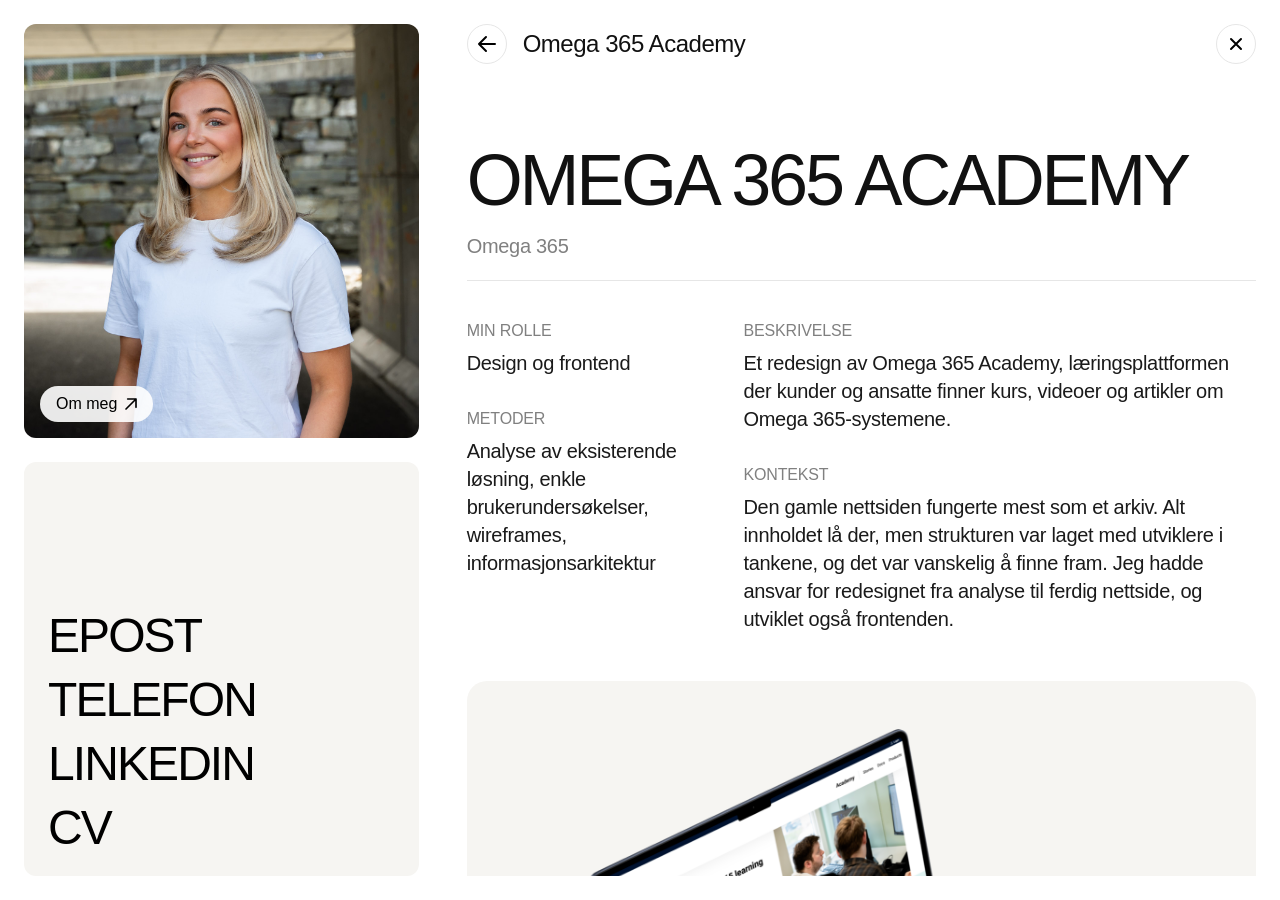
==== academy.html @ 9d8b0b3f "Pil i Om meg-merket Co-Authored-By: Claude Opus 5.5 <noreply@anthropic.com>" ====
<!DOCTYPE html>
<html lang="no">

<head>
  <meta charset="UTF-8" />
  <meta name="viewport" content="width=device-width, initial-scale=1.0" />
  <title>Omega 365 Academy — Synne Økland</title>
  <link rel="preconnect" href="https://fonts.googleapis.com" />
  <link rel="preconnect" href="https://fonts.gstatic.com" crossorigin />
  <link
    href="https://fonts.googleapis.com/css2?family=Inter:wght@400;500;600&family=Manrope:wght@400;500;600&display=swap"
    rel="stylesheet" />
  <link rel="stylesheet" href="css/styles.css?v=8" />
</head>

<body>
  <div class="page-shell page-shell--case">

    <!-- Venstre kolonne: bilde øverst, kontaktlenker under (samme som forsida) -->
    <aside class="page-sidebar">
      <div class="card-home card-home--image">
        <img class="card-home__photo" src="assets/images/portrait.jpg" alt="Portrett av Synne Økland" />
      </div>
      <div class="card-home card-home--links">
        <div class="card-home__links">
          <a class="contact-link" href="mailto:synne.okland@gmail.com">
            <span class="contact-link__text">Epost</span>
            <span class="contact-link__icon"><img src="assets/icons/arrow-up-right.svg" alt="" /></span>
          </a>
          <a class="contact-link" href="tel:+4790672564">
            <span class="contact-link__text">Telefon</span>
            <span class="contact-link__icon"><img src="assets/icons/arrow-up-right.svg" alt="" /></span>
          </a>
          <a class="contact-link" href="https://www.linkedin.com/in/synne-%C3%B8kland-1a6081264/" target="_blank" rel="noopener">
            <span class="contact-link__text">Linkedin</span>
            <span class="contact-link__icon"><img src="assets/icons/arrow-up-right.svg" alt="" /></span>
          </a>
          <a class="contact-link" href="assets/cv.pdf" target="_blank" rel="noopener">
            <span class="contact-link__text">cv</span>
            <span class="contact-link__icon"><img src="assets/icons/arrow-up-right.svg" alt="" /></span>
          </a>
        </div>
      </div>
    </aside>

    <!-- Prosjektinnhold (Figma: Portfolio-v2, node 121:654) -->
    <main class="page-content page-content--project">
      <nav class="page-nav">
        <div class="page-nav__left">
          <a class="icon-button icon-button--outline" href="index.html" aria-label="Tilbake til prosjektene">
            <img src="assets/icons/arrow-left.svg" alt="" />
          </a>
          <p class="page-nav__title page-nav__title--project">Omega 365 Academy</p>
        </div>
        <a class="page-nav__close" href="index.html" aria-label="Lukk">
          <span class="icon-button icon-button--outline">
            <img src="assets/icons/cross.svg" alt="" />
          </span>
        </a>
      </nav>

      <article class="case">
        <header class="case__intro">
          <h1 class="case__title">Omega 365 Academy</h1>
          <p class="case__client">Omega 365</p>
        </header>

        <section class="case__overview">
          <dl class="case__facts">
            <div class="case__group">
              <dt class="case__label">Min rolle</dt>
              <dd class="case__text">Design og frontend</dd>
            </div>
            <div class="case__group">
              <dt class="case__label">Metoder</dt>
              <dd class="case__text">Analyse av eksisterende løsning, enkle brukerundersøkelser, wireframes, informasjonsarkitektur</dd>
            </div>
          </dl>

          <div class="case__summary">
            <div class="case__group">
              <p class="case__label">Beskrivelse</p>
              <p class="case__text">Et redesign av Omega 365 Academy, læringsplattformen der kunder og ansatte finner kurs, videoer og artikler om Omega 365-systemene.</p>
            </div>
            <div class="case__group">
              <p class="case__label">Kontekst</p>
              <p class="case__text">Den gamle nettsiden fungerte mest som et arkiv. Alt innholdet lå der, men strukturen var laget med utviklere i tankene, og det var vanskelig å finne fram. Jeg hadde ansvar for redesignet fra analyse til ferdig nettside, og utviklet også frontenden.</p>
            </div>
          </div>
        </section>

        <figure class="case__media case__media--hero case__media--mockup">
          <img src="assets/images/academy-hero.png" alt="Den nye forsiden til Omega 365 Academy på en laptop" />
        </figure>

        <section class="case__section">
          <h2 class="case__heading">Utfordringen</h2>
          <p class="case__text">Hvordan kan en samling kurs, videoer og artikler bli en læringsplattform som er lett å finne fram i?</p>
        </section>

        <section class="case__section">
          <h2 class="case__heading">Rammer</h2>
          <p class="case__text">Academy er en offentlig side og en del av hvordan Omega 365 presenterer seg utad. Designet måtte derfor følge Omegas designsystem og merkevare, med farger, typografi og komponenter som allerede var etablert. Innenfor de rammene prøvde jeg å gjøre siden litt mer leken og innbydende, blant annet med illustrasjoner, siden den handler om læring. Samtidig måtte den fortsatt fremstå som profesjonell, så balansen mellom det lekne og det seriøse var en del av jobben.</p>
        </section>

        <section class="case__section">
          <h2 class="case__heading">Problemet</h2>
          <p class="case__text">Alt innholdet fantes, men det lå samlet uten en tydelig struktur, og siden manglet det visuelle som gjør at man får lyst til å lære. Kurs, videoer og artikler måtte få hver sin plass, og samtidig henge sammen som én plattform.</p>
          <figure class="case__figure">
            <div class="case__media case__media--video">
              <video src="assets/videos/academy-before.mp4" autoplay muted loop playsinline controls preload="metadata"></video>
            </div>
            <figcaption class="case__caption">Den gamle nettsiden.</figcaption>
          </figure>
        </section>

        <section class="case__section">
          <h2 class="case__heading">Prosess</h2>

          <div class="case__sub">
            <h3 class="case__subheading">Forstå før jeg tegnet</h3>
            <p class="case__text">Jeg startet med å gå gjennom den eksisterende siden og gjøre enkle brukerundersøkelser for å forstå hva folk lette etter, og hvor de ga opp. Ut fra det laget jeg wireframes med ulike løsninger for navigasjon og struktur, slik at retningen kunne vurderes tidlig før noe ble designet ferdig.</p>
          </div>

          <div class="case__sub">
            <h3 class="case__subheading">Ny informasjonsarkitektur</h3>
            <p class="case__text">Jeg organiserte innholdet på nytt etter type og formål, slik at kurs, artikler og videoer fikk hver sin tydelige inngang. Grensesnittet ble designet med komponentene fra Omegas designsystem, slik at plattformen føltes som en del av resten av selskapet.</p>
          </div>

          <div class="case__sub">
            <h3 class="case__subheading">Fra design til kode</h3>
            <p class="case__text">Til slutt bygget jeg frontenden selv, og bidro med enkle oppgaver i backend. Det ga meg en god forståelse av hvordan designvalg faktisk blir til kode, og hva som gjør et design enkelt eller vanskelig å bygge.</p>
          </div>
        </section>

        <section class="case__section">
          <h2 class="case__heading">Resultat</h2>
          <p class="case__text">Den nye siden har en tydeligere struktur og et mer moderne uttrykk. Brukerne vi snakket med etterpå fant raskere fram til relevant innhold, og opplevde navigasjonen som mer sammenhengende.</p>
          <figure class="case__figure">
            <div class="case__media case__media--video">
              <video src="assets/videos/academy-after.mp4" autoplay muted loop playsinline controls preload="metadata"></video>
            </div>
            <figcaption class="case__caption">Den nye nettsiden.</figcaption>
          </figure>
        </section>

        <section class="case__section">
          <h2 class="case__heading">Hva jeg tar med meg</h2>
          <p class="case__text">Jeg hadde ansvar for hele redesignet, fra analyse til ferdig kode. Jeg lærte hvor mye informasjonsarkitektur betyr for hvordan en side oppleves, og det å bygge løsningen selv ga meg en bedre forståelse av hva designvalgene mine betyr for den som skal utvikle dem.</p>
        </section>
      </article>
    </main>
  </div>
  <script src="js/about.js?v=6"></script>
</body>

</html>
---- css/styles.css ----
/* ===========================================================
   Design tokens (from Figma variables)
   =========================================================== */
:root {
  /* Colors */
  --color-primary: #dffd95;
  --color-secondary: #ffbfe0;
  --color-highlight: #ffffff;
  --color-heading: #0c0908;
  --color-body: #777777;
  --color-surface: #f6f5f2;
  --color-background: #fdfcfb;
  --color-grey-500: #777777;
  --color-white: #ffffff;
  --color-black: #000000;

  /* Spacing */
  --space-4: 4px;
  --space-16: 16px;
  --space-24: 24px;
  --space-48: 48px;
  --space-64: 64px;

  /* Radius */
  --radius-large: 12px;
  --radius-medium: 16px;
  --radius-pill: 21px;

  /* Typography */
  --font-family: 'Inter', -apple-system, BlinkMacSystemFont, sans-serif;

  --heading-h1-size: 48px;
  --heading-h1-weight: 500;
  --heading-h1-line-height: 100%;

  --body-size: 16px;
  --body-weight: 400;
  --body-line-height: 24px;

  --overline-large-size: 20px;
  --overline-large-weight: 500;
  --overline-large-line-height: 100%;

  --shadow-icon-button: 0px 3px 5px 0px rgba(0, 0, 0, 0.25);
}

/* ===========================================================
   Reset
   =========================================================== */
*,
*::before,
*::after {
  box-sizing: border-box;
}

html,
body {
  margin: 0;
  padding: 0;
}

body {
  background: var(--color-white);
  font-family: var(--font-family);
  color: var(--color-heading);
  -webkit-font-smoothing: antialiased;
}

img {
  display: block;
  max-width: 100%;
}

a {
  color: inherit;
  text-decoration: none;
}

p {
  margin: 0;
}

/* ===========================================================
   Layout — home-cards grid
   =========================================================== */
.home {
  width: 100%;
  height: 100vh;
  background: var(--color-white);
  display: flex;
}

.home-cards {
  display: grid;
  grid-template-columns: repeat(3, minmax(280px, 1fr));
  grid-template-rows: repeat(2, 1fr);
  gap: var(--space-24);
  padding: var(--space-24);
  width: 100%;
  height: 100%;
}

.home-cards .card-home {
  height: 100%;
}

/* ===========================================================
   Card base
   =========================================================== */
.card-home {
  position: relative;
  display: flex;
  flex-direction: column;
  justify-content: space-between;
  border-radius: var(--radius-large);
  padding: var(--space-24);
  overflow: hidden;
  background: var(--color-surface);
}

.card-home--image {
  justify-content: flex-end;
  padding: var(--space-24);
}

.card-home--links {
  justify-content: flex-end;
}

.card-home__photo {
  position: absolute;
  inset: 0;
  width: 150.04%;
  height: 100%;
  max-width: none;
  left: -32.07%;
  top: 0;
  object-fit: cover;
  pointer-events: none;
}

/* ===========================================================
   Nav-card spotlight interaction (from Figma "State=hover" variants)
   Hovering one nav-card dims the other three; the hovered card
   optionally tints to its accent color; the icon-button loses
   its border on the hovered card.
   =========================================================== */
.card-home--nav {
  cursor: pointer;
  transition: background-color 0.25s ease, opacity 0.25s ease;
}

.home-cards:has(.card-home--nav:hover) .card-home--nav:not(:hover) {
  background: var(--color-background);
  opacity: 0.4;
}

.card-home--nav[data-accent="primary"]:hover {
  background: var(--color-primary);
}

.card-home--nav[data-accent="secondary"]:hover {
  background: var(--color-secondary);
}

.card-home--nav:hover .icon-button {
  border-color: transparent;
}

/* Prosjektene mine: default shows a star, hover swaps it for the arrow icon-button */
.card-home--star-swap .icon-button {
  display: none;
}

.card-home--star-swap:hover .card-home__star {
  display: none;
}

.card-home--star-swap:hover .icon-button {
  display: flex;
}

.card-home__top {
  display: flex;
  align-items: center;
  justify-content: flex-end;
  width: 100%;
}

.card-home__bottom {
  display: flex;
  flex-direction: column;
  gap: var(--space-16);
  width: 100%;
}

.card-home__eyebrow {
  font-weight: var(--overline-large-weight);
  font-size: var(--overline-large-size);
  line-height: var(--overline-large-line-height);
  color: var(--color-grey-500);
  text-transform: uppercase;
  margin: 0;
}

.card-home__title {
  font-weight: var(--heading-h1-weight);
  font-size: var(--heading-h1-size);
  line-height: var(--heading-h1-line-height);
  color: var(--color-heading);
  text-transform: uppercase;
  margin: 0;
  max-width: 350px;
}

.card-home__text {
  font-weight: var(--body-weight);
  font-size: var(--body-size);
  line-height: var(--body-line-height);
  color: var(--color-body);
  margin: 0;
}

/* Icon button (top-right circular button) */
.icon-button {
  display: flex;
  align-items: center;
  justify-content: center;
  width: 41px;
  height: 41px;
  padding: var(--space-4);
  border-radius: var(--radius-pill);
  border: 0.2px solid var(--color-grey-500);
  background: var(--color-surface);
  box-shadow: var(--shadow-icon-button);
  flex-shrink: 0;
}

.icon-button img {
  width: 24px;
  height: 24px;
}

.card-home__star {
  width: 41px;
  height: 41px;
  flex-shrink: 0;
  filter: drop-shadow(0px 3px 5px rgba(0, 0, 0, 0.25));
}

/* Contact links list card */
.card-home__links {
  display: flex;
  flex-direction: column;
  gap: var(--space-16);
  width: 100%;
}

.contact-link {
  display: inline-flex;
  align-items: center;
  gap: 0;
  transition: gap 0.2s ease;
}

.contact-link__text {
  font-weight: var(--heading-h1-weight);
  font-size: var(--heading-h1-size);
  line-height: var(--heading-h1-line-height);
  color: var(--color-black);
  text-transform: uppercase;
  white-space: nowrap;
}

.contact-link__icon {
  display: flex;
  align-items: center;
  justify-content: center;
  width: 0;
  height: 41px;
  padding: 0;
  border-radius: var(--radius-pill);
  background: var(--color-background);
  box-shadow: var(--shadow-icon-button);
  overflow: hidden;
  opacity: 0;
  flex-shrink: 0;
  transition: width 0.2s ease, opacity 0.2s ease;
}

.contact-link__icon img {
  width: 24px;
  height: 24px;
  flex-shrink: 0;
}

.contact-link:hover,
.contact-link:focus-visible {
  gap: 8px;
}

.contact-link:hover .contact-link__icon,
.contact-link:focus-visible .contact-link__icon {
  width: 41px;
  opacity: 1;
}

/* ===========================================================
   Projects page (sidebar + scrollable project list)
   Uses the EXACT same 3-column/2-row grid math as .home-cards so
   the portrait/links cards never change size when navigating here.
   =========================================================== */
.page-shell {
  display: grid;
  grid-template-columns: repeat(3, minmax(280px, 1fr));
  grid-template-rows: repeat(2, 1fr);
  gap: var(--space-24);
  padding: var(--space-24);
  height: 100vh;
  background: var(--color-background);
}

.page-sidebar {
  grid-column: 1;
  grid-row: 1 / span 2;
  display: flex;
  flex-direction: column;
  gap: var(--space-24);
  min-height: 0;
}

.page-sidebar .card-home {
  flex: 1 1 0;
  min-height: 0;
}

.page-content {
  grid-column: 2 / span 2;
  grid-row: 1 / span 2;
  min-width: 0;
  min-height: 0;
  height: 100%;
  overflow-y: auto;
  display: flex;
  flex-direction: column;
  gap: var(--space-64);
  /* .page-shell already contributes 24px of grid gap here; this adds
     the remaining 24px so the sidebar-to-content space totals 48px,
     without touching the shared grid gap that keeps column widths
     identical to .home-cards. */
  padding-left: var(--space-24);
}

.page-nav {
  position: sticky;
  top: 0;
  z-index: 2;
  min-height: 41px;
  display: flex;
  align-items: center;
  justify-content: space-between;
  background: var(--color-background);
}

/* Forsida: 32px fra overskrift til første prosjekt (ikke 64px som mellom prosjektene).
   16px padding gir en ren kant når innhold scroller under den sticky toppen. */
.page-content:not(.page-content--project) .page-nav {
  box-sizing: content-box;
  padding-bottom: var(--space-16);
  margin-bottom: calc(var(--space-32, 32px) - var(--space-64) - var(--space-16));
}

.page-nav__left {
  display: flex;
  align-items: center;
  gap: var(--space-16);
}

.page-nav__title {
  font-family: var(--font-family);
  font-weight: 600;
  font-size: 24px;
  color: var(--color-black);
  margin: 0;
}

/* Icon-button variant used on the fdfcfb page background (no drop shadow, per design feedback) */
.icon-button--ghost {
  background: var(--color-background);
  box-shadow: none;
  text-decoration: none;
}

.page-nav__close {
  display: flex;
  align-items: center;
  justify-content: center;
  width: 61px;
  height: 61px;
}

.project-card {
  display: flex;
  flex-direction: column;
  gap: var(--space-16);
  width: 100%;
  cursor: pointer;
}

/* Reference box is the Figma frame: 889 x 488 */
.project-card__media {
  position: relative;
  background: var(--color-surface);
  border-radius: var(--radius-large);
  overflow: hidden;
  aspect-ratio: 889 / 488;
}

.project-card__frame {
  position: absolute;
  overflow: hidden;
}

.project-card__frame img {
  display: block;
  width: 100%;
  height: 100%;
  object-fit: cover;
}

/* MyCrib: three phone screens side by side, cropped at the bottom like the other cards */
.project-card__phones {
  position: absolute;
  left: 22%;
  top: 8%;
  display: flex;
  gap: 3%;
  width: 100%;
}

.project-card__phones img {
  width: 25%;
  height: auto;
  border-radius: 24px;
  box-shadow: 0 4px 24px rgba(0, 0, 0, 0.08);
}

/* Single mockup image centred in the card (MyEachtraX) */
.project-card__mockup {
  position: absolute;
  inset: 6% 0 6% 0;
  display: flex;
  justify-content: center;
}

.project-card__mockup img {
  height: 100%;
  width: auto;
}

/* Exact left/top/width/height % = Figma px offsets ÷ 889 (w) or 488 (h) */
.project-card__frame--everviz {
  left: 15%;
  top: 11.48%;
  width: 85.94%;
  height: 89.55%;
  border-top-left-radius: var(--radius-large);
  border-bottom-right-radius: var(--radius-large);
}

.project-card__frame--academy {
  left: 13.42%;
  top: 15.16%;
  width: 86.61%;
  height: 90.37%;
  border-top-left-radius: var(--radius-large);
  border-bottom-right-radius: var(--radius-large);
}

.project-card__frame--myeachtrax {
  left: 11.81%;
  top: 8.4%;
  width: 87.96%;
  height: 91.6%;
  border-top-left-radius: var(--radius-large);
  border-bottom-right-radius: var(--radius-large);
}

.project-card__frame--changewatcher-1 {
  left: 15%;
  top: 11.07%;
  width: 62.32%;
  height: 108.4%;
  border-top-left-radius: var(--radius-medium);
  border-top-right-radius: var(--radius-medium);
}

/* Change Watcher's two images use Figma's exact (non-centered) crop
   offsets instead of object-fit:cover, so no unintended edge of the
   source screenshot (e.g. the pink UI chrome) bleeds into view. */
.project-card__frame--changewatcher-1 img {
  position: absolute;
  left: -57.49%;
  top: -1.32%;
  width: 158.84%;
  height: 101.32%;
  max-width: none;
  object-fit: unset;
}

.project-card__frame--changewatcher-2 img {
  position: absolute;
  left: -1.71%;
  top: -1.31%;
  width: 103.4%;
  height: 118.12%;
  max-width: none;
  object-fit: unset;
}

.project-card__frame--changewatcher-2 {
  left: 81.03%;
  top: 11.07%;
  width: 49.83%;
  height: 109.84%;
  border-top-left-radius: var(--radius-medium);
  border-top-right-radius: var(--radius-medium);
}

/* Arrow button only appears when the whole project-card is hovered/focused */
.project-card .icon-button {
  opacity: 0;
  transition: opacity 0.2s ease;
}

.project-card:hover .icon-button,
.project-card:focus-within .icon-button {
  opacity: 1;
}

.project-card__header {
  display: flex;
  align-items: flex-end;
  gap: 8px;
}

.project-card__title {
  font-family: var(--font-family);
  font-weight: 600;
  font-size: 32px;
  color: var(--color-black);
  text-transform: uppercase;
  margin: 0;
}

.project-card__text {
  font-weight: var(--body-weight);
  font-size: var(--body-size);
  line-height: var(--body-line-height);
  color: var(--color-body);
  max-width: 591px;
  margin: 0;
}

.project-card__link {
  color: var(--color-body);
  text-decoration: underline;
}

/* ===========================================================
   Case study page (everviz.html)
   Typography, colours and spacing modelled on the reference case
   study layout: tight Helvetica display type, grey labels, large
   section rhythm (144px), rounded light-grey media frames.
   4pt system: every size, line-height and spacing is a multiple of 4.
   =========================================================== */
:root {
  --case-font: 'Helvetica Neue', Helvetica, Arial, sans-serif;
  --case-ink: #111111;
  --case-text: #1a1a1a;
  --case-muted: #808080;
  --case-line: #e6e6e6;
  --case-media-bg: #f6f5f2;
  --case-radius: 20px;

  --case-title-size: 72px;
  --case-h2-size: 40px;
  --case-h3-size: 24px;
  --case-body-size: 20px;
  --case-label-size: 16px;
  --case-caption-size: 16px;

  /* line-heights (4pt) */
  --case-body-lh: 28px;
  --case-label-lh: 20px;
  --case-caption-lh: 24px;

  --case-section-gap: 144px;
  --case-sub-gap: 48px;
}

.page-shell--case {
  background: var(--color-white);
}

.page-content--project {
  gap: 0;
}

/* Nav: flat white circles with a thin grey border, dark icons */
.page-content--project .page-nav {
  min-height: 40px;
  box-sizing: content-box;
  padding-bottom: var(--space-16);
  background: var(--color-white);
}

.page-content--project .page-nav__close {
  width: 40px;
  height: 40px;
}

.icon-button--outline {
  width: 40px;
  height: 40px;
  background: var(--color-white);
  border: 1px solid var(--case-line);
  box-shadow: none;
}

.icon-button--outline img {
  filter: brightness(0);
}

.page-nav__title--project {
  font-family: var(--case-font);
  font-weight: 500;
  font-size: 24px;
  letter-spacing: -0.02em;
  color: var(--case-ink);
}

/* ---------- Article ---------- */
.case {
  width: 100%;
  padding: 64px 0 var(--case-section-gap);
  font-family: var(--case-font);
  color: var(--case-text);
}

.case :where(p, h1, h2, h3, dl, dd, ul, figure) {
  margin: 0;
}

.case__intro {
  padding-bottom: 20px;
  border-bottom: 1px solid var(--case-line);
}

.case__title {
  font-weight: 500;
  font-size: var(--case-title-size);
  line-height: var(--case-title-size);
  letter-spacing: -0.045em;
  color: var(--case-ink);
  text-transform: uppercase;
}

.case__client {
  margin-top: 16px;
  font-size: 20px;
  line-height: 28px;
  letter-spacing: -0.015em;
  color: var(--case-muted);
}

/* Overview: facts column (30%) + description/context column */
.case__overview {
  display: grid;
  grid-template-columns: 30% minmax(0, 1fr);
  column-gap: 40px;
  align-items: start;
  margin-top: 40px;
}

.case__facts,
.case__summary {
  display: flex;
  flex-direction: column;
  gap: 32px;
}

.case__label {
  margin-bottom: 8px;
  font-size: var(--case-label-size);
  line-height: var(--case-label-lh);
  letter-spacing: -0.01em;
  color: var(--case-muted);
  text-transform: uppercase;
}

.case__text {
  font-size: var(--case-body-size);
  line-height: var(--case-body-lh);
  letter-spacing: -0.015em;
  color: var(--case-text);
}

.case__line {
  display: block;
  line-height: 32px;
}

/* ---------- Media ---------- */
.case__media {
  position: relative;
  overflow: hidden;
  background: var(--case-media-bg);
  border-radius: var(--case-radius);
}

.case__media--hero {
  margin-top: 48px;
  padding: 36px 72px;
}

.case__media--hero img {
  width: 100%;
  height: auto;
  border-radius: 8px;
  box-shadow: 0 4px 24px rgba(0, 0, 0, 0.06);
}

.case__figure {
  margin-top: 24px;
}

.case__media-row {
  display: grid;
  grid-template-columns: repeat(2, minmax(0, 1fr));
  gap: 20px;
}

.case__media-row--3 {
  grid-template-columns: repeat(3, minmax(0, 1fr));
}

.case__media--contain,
.case__media--placeholder {
  display: flex;
  align-items: center;
  justify-content: center;
  height: 360px;
  padding: 36px;
}

.case__media--contain img {
  max-width: 100%;
  max-height: 100%;
  width: auto;
  height: auto;
  border-radius: 8px;
}

.case__media--tall {
  height: 480px;
}

/* Status pill next to the client line (e.g. «Pågår») */
.case__status {
  display: inline-block;
  margin-left: 12px;
  padding: 4px 12px;
  border-radius: 20px;
  background: var(--case-media-bg);
  font-size: 14px;
  line-height: 20px;
  color: var(--case-text);
  vertical-align: 2px;
}

/* Hero with phone screenshots side by side */
.case__media--phones {
  margin-top: 48px;
  display: flex;
  justify-content: center;
  gap: 32px;
  padding: 48px 32px;
}

.case__media--phones img {
  width: calc((100% - 64px) / 3);
  max-width: 240px;
  height: auto;
  border-radius: 24px;
  box-shadow: 0 4px 24px rgba(0, 0, 0, 0.08);
}

/* Figma sheets (design system, proposal sections): image at natural ratio inside a grey frame */
.case__media--sheet {
  display: flex;
  align-items: flex-start;
  justify-content: center;
  padding: 32px;
}

.case__media--sheet img {
  width: 100%;
  height: auto;
  border-radius: 8px;
  box-shadow: 0 4px 24px rgba(0, 0, 0, 0.06);
}

.case__media--sheet-wide {
  padding: 40px 48px;
}

.case__figure + .case__figure {
  margin-top: 32px;
}

/* Hero with a transparent device mockup: no shadow box, capped height */
.case__media--mockup {
  display: flex;
  justify-content: center;
  padding: 48px;
}

.case__media--mockup img {
  width: auto;
  max-width: 100%;
  height: 560px;
  object-fit: contain;
  border-radius: 0;
  box-shadow: none;
}

.case__media--phones-4 {
  gap: 24px;
}

.case__media--phones-4 img {
  width: calc((100% - 72px) / 4);
  border-radius: 20px;
}

.case__media-row .case__media--sheet {
  padding: 16px;
}

.case__media--video {
  padding: 32px;
}

.case__media--video video {
  display: block;
  width: 100%;
  border-radius: 8px;
  box-shadow: 0 4px 24px rgba(0, 0, 0, 0.06);
}

/* Merknad om noe som ikke er ferdig */
.case__note {
  padding: 16px 20px;
  border-radius: 12px;
  background: var(--case-media-bg);
  font-size: var(--case-body-size);
  line-height: var(--case-body-lh);
  letter-spacing: -0.015em;
  color: var(--case-text);
}

.case__media-row--compare {
  align-items: stretch;
}

.case__media-row--compare .case__media--sheet {
  align-items: center;
}

.case__compare-item {
  display: flex;
  flex-direction: column;
  min-width: 0;
}

.case__compare-item .case__media {
  flex: 1;
}

.case__compare-item .case__caption {
  margin: 12px 0 0;
  min-height: 72px;
}

/* Telefonbilder: to store side om side, eller én i en kontekstrad */
.case__media--phones-2 {
  gap: 40px;
  padding: 48px;
}

.case__media--phones-2 img {
  width: calc((100% - 40px) / 2);
  max-width: 320px;
}

.case__media-row--context {
  grid-template-columns: minmax(0, 1fr) minmax(0, 1fr);
}

.case__media--phones-1 {
  margin-top: 0;
  align-items: center;
  padding: 32px;
}

.case__media--phones-1 img {
  width: 100%;
  max-width: 300px;
}

/* Tidspunkt over underoverskriftene i prosessen */
.case__phase {
  margin: 0 0 4px;
  font-size: var(--case-label-size);
  line-height: var(--case-label-lh);
  color: var(--case-muted);
  text-transform: uppercase;
}

.case__heading + .case__intro-text {
  margin-bottom: 40px;
}

/* Innsiktskort */
.case__insights {
  display: grid;
  grid-template-columns: repeat(3, minmax(0, 1fr));
  align-items: stretch;
  gap: 16px;
}

.case__insight {
  padding: 24px;
  border-radius: var(--case-radius);
  background: var(--case-media-bg);
}

.case__insight p {
  margin: 0;
}

.case__insight-stat {
  font-weight: 500;
  font-size: 32px;
  line-height: 36px;
  letter-spacing: -0.03em;
  color: var(--case-ink);
}

.case__insight-title {
  margin-top: 12px !important;
  font-weight: 500;
  font-size: 18px;
  line-height: 24px;
  letter-spacing: -0.015em;
  color: var(--case-ink);
}

.case__insight-text {
  margin-top: 8px !important;
  font-size: 16px;
  line-height: 24px;
  color: var(--case-muted);
}

/* Fra innsikt til designvalg */
.case__map {
  margin: 0;
  border-top: 1px solid var(--case-line);
}

.case__map-row {
  display: grid;
  grid-template-columns: minmax(0, 2fr) minmax(0, 3fr);
  gap: 32px;
  padding: 20px 0;
  border-bottom: 1px solid var(--case-line);
}

.case__map dt {
  font-weight: 500;
  font-size: var(--case-body-size);
  line-height: var(--case-body-lh);
  letter-spacing: -0.015em;
  color: var(--case-ink);
}

.case__map dd {
  margin: 0;
  font-size: var(--case-body-size);
  line-height: var(--case-body-lh);
  letter-spacing: -0.015em;
  color: var(--case-text);
}

@media (max-width: 1100px) {
  .case__insights {
    grid-template-columns: repeat(2, minmax(0, 1fr));
  }

  .case__map-row {
    grid-template-columns: minmax(0, 1fr);
    gap: 4px;
  }
}

@media (max-width: 640px) {
  .case__insights {
    grid-template-columns: minmax(0, 1fr);
  }
}

/* Single full-width frame */
.case__media--wide {
  height: 480px;
}

.case__media--placeholder span {
  font-size: var(--case-caption-size);
  line-height: var(--case-caption-lh);
  color: #b3b3b3;
  text-align: center;
}

.case__caption {
  margin-top: 12px;
  font-size: var(--case-caption-size);
  line-height: var(--case-caption-lh);
  color: var(--case-muted);
}

/* ---------- Sections ---------- */
.case__section {
  margin-top: var(--case-section-gap);
}

.case__heading {
  margin-bottom: 16px;
  font-weight: 500;
  font-size: var(--case-h2-size);
  line-height: var(--case-h2-size);
  letter-spacing: -0.04em;
  color: var(--case-ink);
  text-transform: uppercase;
}

/* A section with subsections gets more air under its heading */
.case__heading:has(+ .case__sub) {
  margin-bottom: 40px;
}

.case__sub + .case__sub {
  margin-top: var(--case-sub-gap);
}

/* Caption -> next subheading needs a bit more space than text -> subheading */
.case__sub:has(.case__figure) + .case__sub {
  margin-top: 64px;
}

.case__subheading {
  margin-bottom: 12px;
  font-weight: 500;
  font-size: var(--case-h3-size);
  line-height: 28px;
  letter-spacing: -0.02em;
  color: var(--case-ink);
  text-transform: uppercase;
}

.case__prose > * + * {
  margin-top: 16px;
}

.case__stories {
  list-style: none;
  padding: 0;
  display: flex;
  flex-direction: column;
  gap: 12px;
  font-size: var(--case-body-size);
  line-height: var(--case-body-lh);
  letter-spacing: -0.015em;
  font-style: italic;
  color: var(--case-muted);
}

/* ===========================================================
   Forsiden i samme stil som prosjektsidene (4pt, Helvetica, grå rammer)
   =========================================================== */
.page-content--home .page-nav {
  min-height: 40px;
  box-sizing: content-box;
  padding-bottom: 16px;
  margin-bottom: 0;
  background: var(--color-white);
}

.page-content--home {
  gap: 0;
  padding-bottom: 96px;
  font-family: var(--case-font);
}

.page-content--home .project-card {
  gap: 0;
  margin-top: 48px;
}

.page-content--home .project-card + .project-card {
  margin-top: 96px;
}

.page-content--home .project-card__media {
  background: var(--case-media-bg);
  border-radius: var(--case-radius);
}

.page-content--home .project-card__header {
  align-items: center;
  gap: 12px;
  margin-top: 24px;
}

.page-content--home .project-card__title {
  font-family: var(--case-font);
  font-weight: 500;
  font-size: var(--case-h2-size);
  line-height: var(--case-h2-size);
  letter-spacing: -0.04em;
  color: var(--case-ink);
}

.page-content--home .project-card__text {
  margin-top: 12px;
  max-width: 72ch;
  font-family: var(--case-font);
  font-size: var(--case-body-size);
  line-height: var(--case-body-lh);
  letter-spacing: -0.015em;
  color: var(--case-text);
}

.page-content--home .project-card .icon-button {
  width: 40px;
  height: 40px;
}

/* Hovedprosjektet (bacheloroppgaven) markeres med en hvit merkelapp */
.project-card__badge {
  position: absolute;
  top: 20px;
  left: 20px;
  z-index: 1;
  padding: 8px 16px;
  border-radius: 20px;
  background: var(--color-highlight);
  font: 500 16px/20px var(--case-font);
  letter-spacing: -0.01em;
  color: var(--color-black);
}

.case__status--featured {
  background: var(--color-highlight);
  box-shadow: inset 0 0 0 1px var(--case-line);
  color: var(--color-black);
}

/* Andre prosjekter: mindre kort i rutenett under hovedprosjektene */
.project-more {
  margin-top: 144px;
}

.project-more__title {
  margin: 0 0 24px;
  font-family: var(--case-font);
  font-weight: 500;
  font-size: 24px;
  line-height: 28px;
  letter-spacing: -0.02em;
  text-transform: uppercase;
  color: var(--case-ink);
}

.project-more__grid {
  display: grid;
  grid-template-columns: repeat(3, minmax(0, 1fr));
  gap: 32px 24px;
}

.page-content--home .project-card--small,
.page-content--home .project-card--small + .project-card--small {
  margin-top: 0;
}

.page-content--home .project-card--small .project-card__media {
  border-radius: 16px;
}

.page-content--home .project-card--small .project-card__header {
  margin-top: 16px;
}

.page-content--home .project-card--small .project-card__title {
  font-size: 20px;
  line-height: 24px;
  letter-spacing: -0.02em;
}

.page-content--home .project-card--small .project-card__text {
  margin-top: 8px;
  font-size: 16px;
  line-height: 24px;
}

.page-content--home .project-card--small .icon-button {
  width: 32px;
  height: 32px;
}

@media (max-width: 1100px) {
  .project-more__grid {
    grid-template-columns: minmax(0, 1fr);
  }
}

.page-nav__role {
  margin-left: 12px;
  font-weight: 400;
  color: var(--case-muted);
}

/* Kontaktlenkene i samme skrift som resten */
.contact-link__text {
  font-family: var(--case-font);
  letter-spacing: -0.04em;
}

/* ===========================================================
   Om meg: portrettet vokser og fyller venstre kolonne (js/about.js)
   =========================================================== */
.page-sidebar {
  transition: gap 0.45s ease;
}

.page-sidebar .card-home {
  transition: flex-grow 0.45s cubic-bezier(0.2, 0.8, 0.2, 1), padding 0.45s ease, opacity 0.3s ease;
}

.page-sidebar.is-about {
  gap: 0;
}

.page-sidebar.is-about .card-home--image {
  flex-grow: 1;
}

.page-sidebar.is-about .card-home--links {
  flex-grow: 0.0001;
  padding-top: 0;
  padding-bottom: 0;
  opacity: 0;
  pointer-events: none;
}

/* Knappen dekker hele portrettet */
.about-trigger__button {
  position: absolute;
  inset: 0;
  z-index: 2;
  padding: 0;
  border: 0;
  background: none;
  text-align: left;
  cursor: pointer;
  font: inherit;
  color: inherit;
}

.about-trigger__button:focus-visible {
  outline: 2px solid var(--color-black);
  outline-offset: -4px;
  border-radius: var(--radius-large);
}

.about-trigger__pill {
  position: absolute;
  left: 16px;
  bottom: 16px;
  display: inline-flex;
  align-items: center;
  gap: 4px;
  padding: 8px 12px 8px 16px;
  border-radius: 20px;
  background: rgba(255, 255, 255, 0.9);
  font: 500 16px/20px var(--case-font);
  color: var(--color-black);
  transition: opacity 0.2s ease;
}

.about-trigger__hover {
  position: absolute;
  inset: 0;
  display: flex;
  flex-direction: column;
  justify-content: flex-end;
  gap: 12px;
  padding: 32px;
  background: var(--color-secondary);
  opacity: 0;
  transition: opacity 0.25s ease;
  font-family: var(--case-font);
}

.about-trigger__button:hover .about-trigger__hover,
.about-trigger__button:focus-visible .about-trigger__hover {
  opacity: 1;
}

.about-trigger__button:hover .about-trigger__pill,
.about-trigger__button:focus-visible .about-trigger__pill {
  opacity: 0;
}

.about-trigger__title {
  font-weight: 500;
  font-size: 40px;
  line-height: 40px;
  letter-spacing: -0.04em;
  text-transform: uppercase;
  color: var(--color-black);
}

.about-trigger__text {
  font-size: 20px;
  line-height: 28px;
  letter-spacing: -0.015em;
  color: var(--color-black);
}

.about-trigger__more {
  margin-top: 8px;
  font-size: 16px;
  line-height: 20px;
  text-decoration: underline;
  color: var(--color-black);
}

/* Pilknapp øverst til høyre ved hover */
.about-trigger__arrow {
  position: absolute;
  top: 24px;
  right: 24px;
  z-index: 1;
  display: flex;
  align-items: center;
  justify-content: center;
  width: 40px;
  height: 40px;
  border-radius: 50%;
  background: var(--color-white);
  box-shadow: 0 3px 8px rgba(0, 0, 0, 0.15);
  opacity: 0;
  transform: scale(0.9);
  transition: opacity 0.2s ease, transform 0.2s ease;
}

.about-trigger__arrow img {
  width: 24px;
  height: 24px;
}

.about-trigger__button:hover .about-trigger__arrow,
.about-trigger__button:focus-visible .about-trigger__arrow {
  opacity: 1;
  transform: none;
}

.about-trigger__pill img {
  width: 20px;
  height: 20px;
  filter: brightness(0);
}

/* Innholdet når kortet er åpent */
.about-content {
  position: absolute;
  inset: 0;
  z-index: 3;
  display: flex;
  flex-direction: column;
  background: var(--color-secondary);
  font-family: var(--case-font);
  color: var(--color-black);
  opacity: 0;
  transition: opacity 0.25s ease;
}

.about-content[hidden] {
  display: none;
}

.page-sidebar.is-about .about-content {
  opacity: 1;
}

.about-content__bar {
  display: flex;
  justify-content: flex-end;
  padding: 24px 24px 0;
}

.about-content__close {
  cursor: pointer;
}

.about-content__body {
  flex: 1;
  overflow-y: auto;
  padding: 8px 32px 48px;
  opacity: 0;
  transform: translateY(12px);
  transition: opacity 0.3s ease 0.2s, transform 0.3s ease 0.2s;
}

.page-sidebar.is-about .about-content__body {
  opacity: 1;
  transform: none;
}

.about-content p {
  margin: 0;
  font-size: var(--case-body-size);
  line-height: var(--case-body-lh);
  letter-spacing: -0.015em;
}

.about-content__title {
  margin: 0 0 24px;
  font-weight: 500;
  font-size: 40px;
  line-height: 40px;
  letter-spacing: -0.04em;
  text-transform: uppercase;
}

.about-content__prose > p + p {
  margin-top: 16px;
}

.about-content__block {
  margin-top: 40px;
}

.about-content .about-content__label {
  margin-bottom: 8px;
  font-size: var(--case-label-size);
  line-height: 20px;
  text-transform: uppercase;
  color: rgba(0, 0, 0, 0.55);
}

.about-content .about-content__job {
  margin-bottom: 4px;
  font-weight: 500;
  font-size: 24px;
  line-height: 28px;
}

.about-content__heading {
  margin: 0 0 12px;
  font-weight: 500;
  font-size: var(--case-h3-size);
  line-height: 28px;
  letter-spacing: -0.02em;
  text-transform: uppercase;
}

.about-content__quote {
  margin: 0;
  padding-left: 16px;
  border-left: 2px solid rgba(0, 0, 0, 0.2);
  font-size: var(--case-body-size);
  line-height: 28px;
  letter-spacing: -0.015em;
}

.about-content .about-content__note {
  margin-top: 12px;
  font-style: italic;
  color: rgba(0, 0, 0, 0.6);
}

.about-content__link {
  display: inline-block;
  margin-top: 12px;
  font-size: 16px;
  line-height: 20px;
  text-decoration: underline;
}

.about-content__photos {
  display: grid;
  grid-template-columns: repeat(2, minmax(0, 1fr));
  gap: 12px;
  margin-top: 20px;
}

.about-content__photos img {
  width: 100%;
  aspect-ratio: 4 / 5;
  object-fit: cover;
  border-radius: 12px;
}

@media (max-width: 1024px) {
  .page-sidebar.is-about .card-home--image {
    min-height: 80vh;
  }

  .page-sidebar.is-about .card-home--links {
    display: none;
  }
}

@media (prefers-reduced-motion: reduce) {
  .page-sidebar,
  .page-sidebar .card-home,
  .about-trigger__hover,
  .about-content,
  .about-content__body {
    transition: none;
  }
}

/* Merkenavn som skrives med små bokstaver (everviz) */
.case__title--brand,
.page-content--home .project-card__title--brand {
  text-transform: none;
}

/* ===========================================================
   Sideoverganger
   Mellom sider: myk overgang der venstre kolonne står stille og
   innholdet til høyre glir inn (View Transitions). Nettlesere uten
   støtte får en enkel inntoning av innholdet.
   =========================================================== */
@view-transition {
  navigation: auto;
}

.page-sidebar {
  view-transition-name: sidebar;
}

.page-content {
  view-transition-name: content;
}

::view-transition-old(content) {
  animation: page-out 0.2s ease both;
}

::view-transition-new(content) {
  animation: page-in 0.4s cubic-bezier(0.2, 0.8, 0.2, 1) both;
}

::view-transition-group(sidebar) {
  animation: none;
}

@keyframes page-out {
  to { opacity: 0; transform: translateY(-8px); }
}

@keyframes page-in {
  from { opacity: 0; transform: translateY(16px); }
  to { opacity: 1; transform: none; }
}

@supports not (view-transition-name: none) {
  .page-content {
    animation: page-in 0.45s cubic-bezier(0.2, 0.8, 0.2, 1) both;
  }
}

@media (prefers-reduced-motion: reduce) {
  ::view-transition-old(content),
  ::view-transition-new(content),
  .page-content {
    animation: none;
  }
}

/* ===========================================================
   Responsive
   =========================================================== */
@media (max-width: 1024px) {
  .home {
    height: auto;
    min-height: 100vh;
  }

  .home-cards {
    grid-template-columns: repeat(2, 1fr);
    grid-auto-rows: minmax(320px, auto);
    grid-template-rows: none;
    height: auto;
  }

  .home-cards .card-home {
    height: auto;
    min-height: 320px;
  }

  .page-shell {
    display: flex;
    flex-direction: column;
    height: auto;
    min-height: 100vh;
  }

  .page-sidebar {
    flex-direction: row;
    width: 100%;
    height: auto;
  }

  .page-sidebar .card-home {
    min-height: 240px;
  }

  .page-content {
    height: auto;
    overflow-y: visible;
  }
}

@media (max-width: 640px) {
  .home-cards {
    grid-template-columns: 1fr;
  }

  .card-home__title {
    max-width: 100%;
    font-size: 36px;
  }

  .contact-link {
    font-size: 36px;
  }

  .page-sidebar {
    flex-direction: column;
  }

  .project-card__title {
    font-size: 24px;
  }

  .project-card__media--split {
    flex-direction: column;
    padding: var(--space-16);
  }
}

@media (max-width: 1100px) {
  :root {
    --case-title-size: 56px;
    --case-h2-size: 32px;
    --case-section-gap: 112px;
  }

  .case__overview {
    grid-template-columns: minmax(0, 1fr);
    row-gap: 32px;
  }

  .case__facts {
    display: grid;
    grid-template-columns: repeat(2, minmax(0, 1fr));
  }

  .case__media--hero {
    padding: 24px 32px;
  }
}

@media (max-width: 640px) {
  :root {
    --case-title-size: 40px;
    --case-h2-size: 28px;
    --case-section-gap: 88px;
  }

  .case__facts,
  .case__media-row,
  .case__media-row--3 {
    grid-template-columns: minmax(0, 1fr);
  }

  .case__media--hero {
    padding: 16px;
  }
}
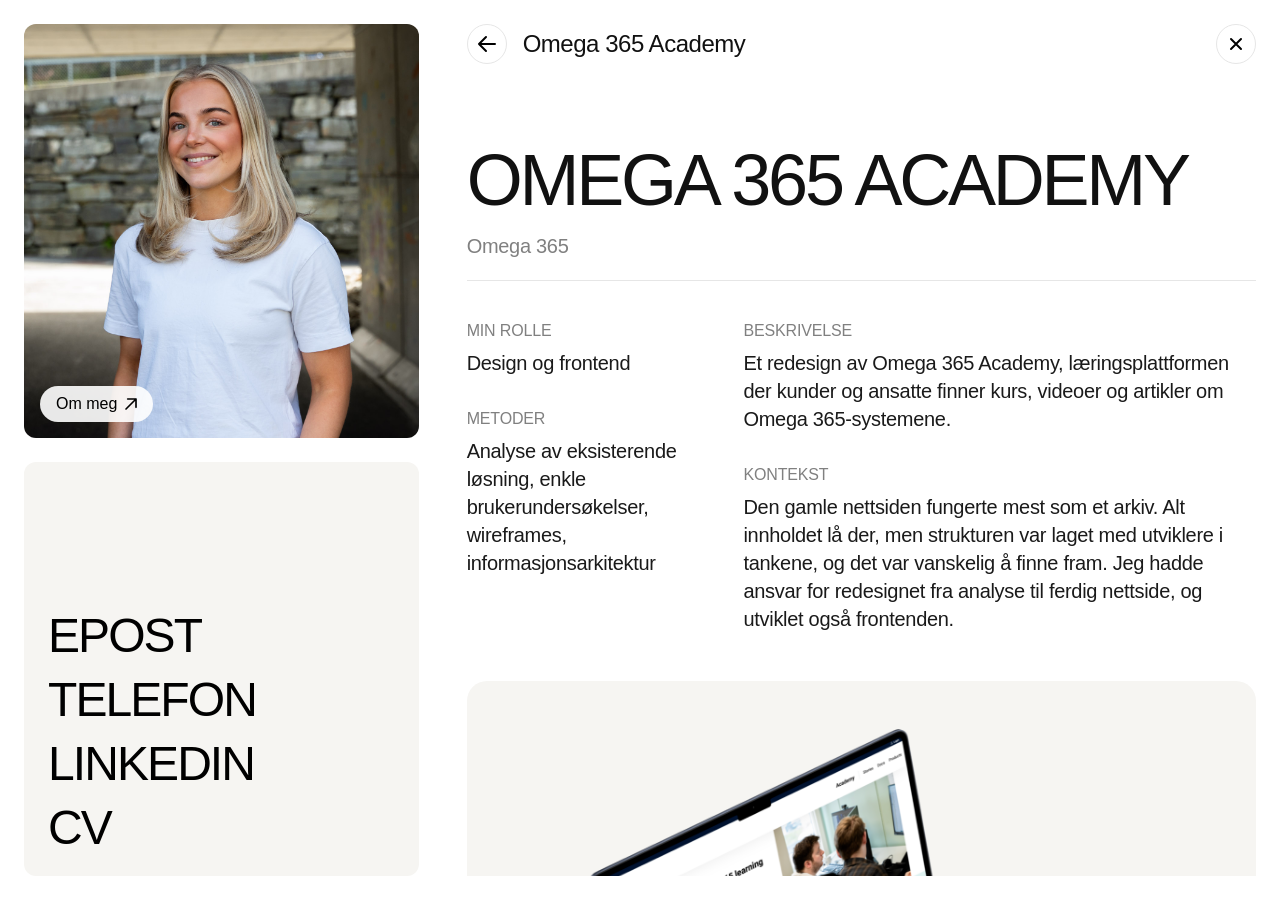
==== commit a680a157: "MyCrib: ryddigere innsiktsdel Co-Authored-By: Claude Opus 5.5 <noreply@anthropic.com>" ====
--- a/academy.html
+++ b/academy.html
@@ -10,7 +10,7 @@
   <link
     href="https://fonts.googleapis.com/css2?family=Inter:wght@400;500;600&family=Manrope:wght@400;500;600&display=swap"
     rel="stylesheet" />
-  <link rel="stylesheet" href="css/styles.css?v=8" />
+  <link rel="stylesheet" href="css/styles.css?v=10" />
 </head>
 
 <body>
--- a/css/styles.css
+++ b/css/styles.css
@@ -975,6 +975,10 @@
 }
 
 /* Fra innsikt til designvalg */
+.case__map-intro {
+  margin: 0 0 24px;
+}
+
 .case__map {
   margin: 0;
   border-top: 1px solid var(--case-line);
@@ -1018,6 +1022,52 @@
 @media (max-width: 640px) {
   .case__insights {
     grid-template-columns: minmax(0, 1fr);
+  }
+}
+
+/* Uthevede sitater fra brukere */
+.case__pullquotes {
+  display: grid;
+  grid-template-columns: repeat(2, minmax(0, 1fr));
+  gap: 32px;
+  margin-top: 40px;
+}
+
+.case__pullquotes--single {
+  grid-template-columns: minmax(0, 1fr);
+  max-width: 720px;
+}
+
+.case__pullquote {
+  margin: 0;
+  padding-left: 20px;
+  border-left: 2px solid var(--case-ink);
+}
+
+.case__pullquote blockquote {
+  margin: 0;
+  font-weight: 500;
+  font-size: 28px;
+  line-height: 36px;
+  letter-spacing: -0.02em;
+  color: var(--case-ink);
+}
+
+.case__pullquote figcaption {
+  margin-top: 12px;
+  font-size: var(--case-label-size);
+  line-height: var(--case-label-lh);
+  color: var(--case-muted);
+}
+
+@media (max-width: 640px) {
+  .case__pullquotes {
+    grid-template-columns: minmax(0, 1fr);
+  }
+
+  .case__pullquote blockquote {
+    font-size: 24px;
+    line-height: 32px;
   }
 }
 
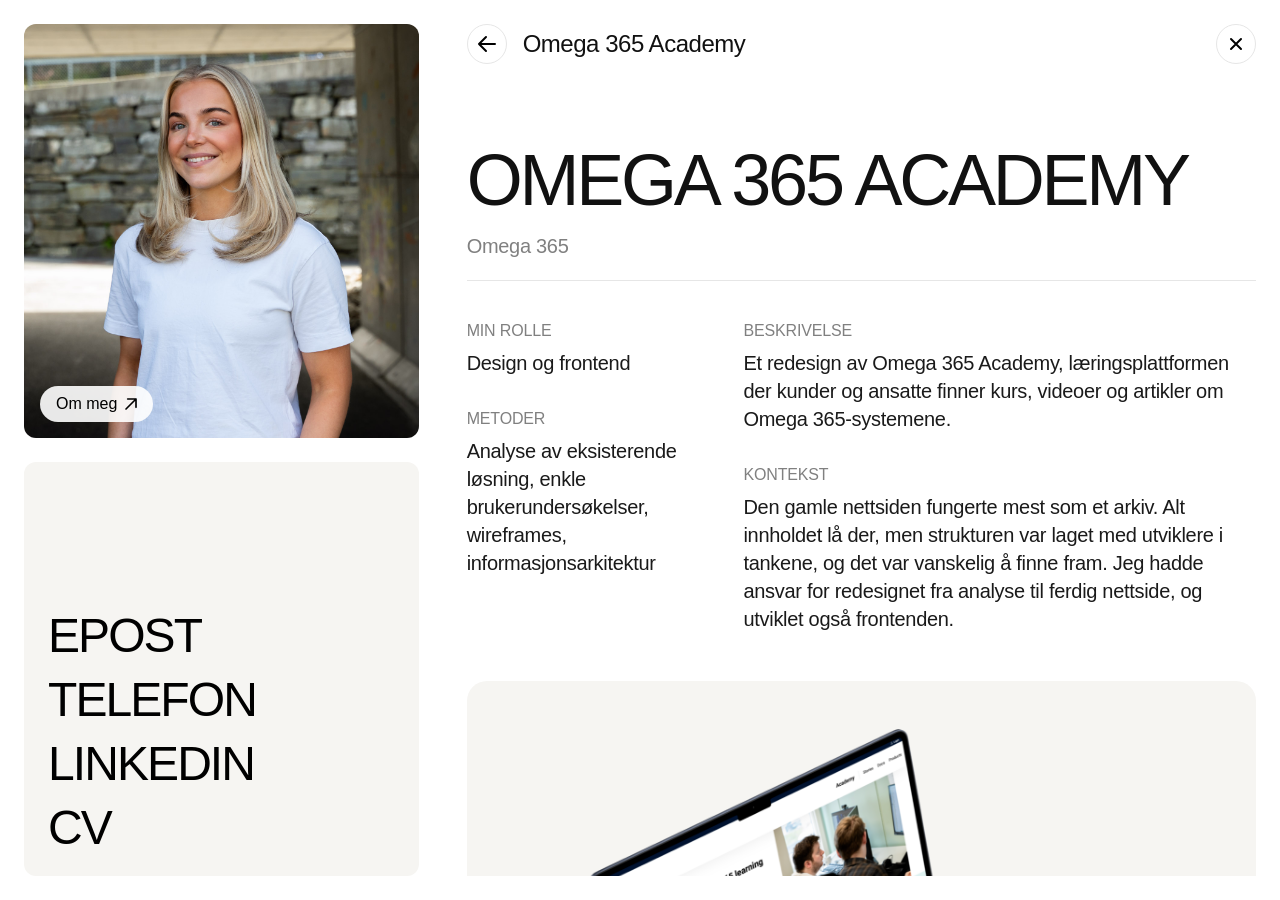
==== commit 495698b1: "MyCrib: funn og designvalg i én liste Co-Authored-By: Claude Opus 5.5 <noreply@anthropic.com>" ====
--- a/academy.html
+++ b/academy.html
@@ -10,7 +10,7 @@
   <link
     href="https://fonts.googleapis.com/css2?family=Inter:wght@400;500;600&family=Manrope:wght@400;500;600&display=swap"
     rel="stylesheet" />
-  <link rel="stylesheet" href="css/styles.css?v=10" />
+  <link rel="stylesheet" href="css/styles.css?v=11" />
 </head>
 
 <body>
--- a/css/styles.css
+++ b/css/styles.css
@@ -974,6 +974,60 @@
   color: var(--case-muted);
 }
 
+/* Fra funn til designvalg: én rad per funn */
+.case__findings {
+  border-top: 1px solid var(--case-line);
+}
+
+.case__finding {
+  display: grid;
+  grid-template-columns: minmax(0, 2fr) minmax(0, 3fr);
+  gap: 40px;
+  padding: 28px 0;
+  border-bottom: 1px solid var(--case-line);
+}
+
+.case__finding p {
+  margin: 0;
+}
+
+.case__finding-stat {
+  font-weight: 500;
+  font-size: 32px;
+  line-height: 36px;
+  letter-spacing: -0.03em;
+  color: var(--case-ink);
+}
+
+.case__finding-title {
+  margin-top: 4px !important;
+  font-weight: 500;
+  font-size: var(--case-body-size);
+  line-height: var(--case-body-lh);
+  color: var(--case-ink);
+}
+
+.case__finding-quote {
+  margin-top: 8px !important;
+  font-size: 16px;
+  line-height: 24px;
+  color: var(--case-muted);
+}
+
+.case__finding-choice {
+  font-size: var(--case-body-size);
+  line-height: var(--case-body-lh);
+  letter-spacing: -0.015em;
+  color: var(--case-text);
+}
+
+@media (max-width: 1100px) {
+  .case__finding {
+    grid-template-columns: minmax(0, 1fr);
+    gap: 12px;
+  }
+}
+
 /* Fra innsikt til designvalg */
 .case__map-intro {
   margin: 0 0 24px;
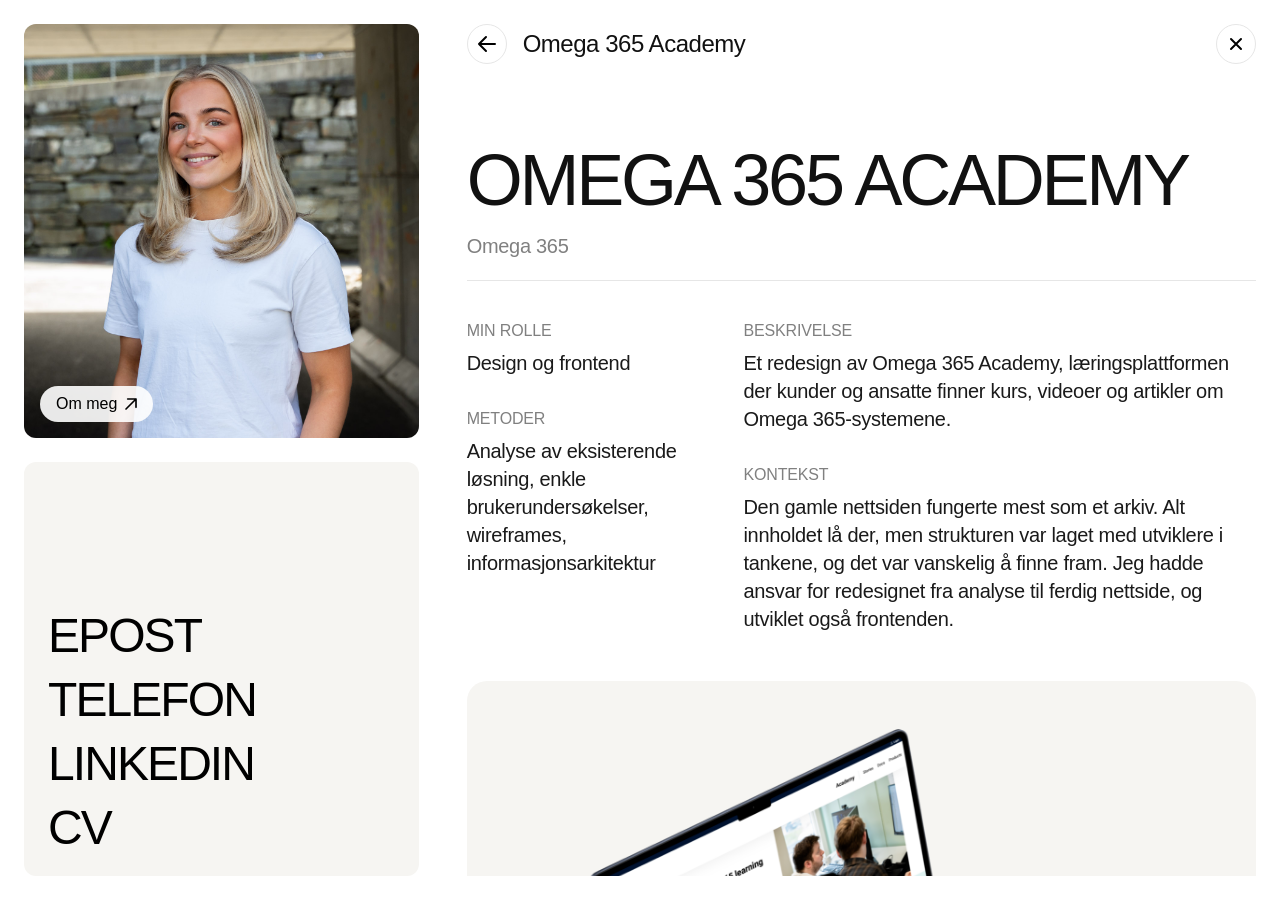
==== commit 668358e1: "MyCrib: løsningen bygget rundt brukerens kontroll Co-Authored-By: Claude Opus 5.5 <noreply@anthropic" ====
--- a/academy.html
+++ b/academy.html
@@ -10,7 +10,7 @@
   <link
     href="https://fonts.googleapis.com/css2?family=Inter:wght@400;500;600&family=Manrope:wght@400;500;600&display=swap"
     rel="stylesheet" />
-  <link rel="stylesheet" href="css/styles.css?v=11" />
+  <link rel="stylesheet" href="css/styles.css?v=12" />
 </head>
 
 <body>
@@ -151,7 +151,7 @@
       </article>
     </main>
   </div>
-  <script src="js/about.js?v=6"></script>
+  <script src="js/about.js?v=7"></script>
 </body>
 
 </html>
--- a/css/styles.css
+++ b/css/styles.css
@@ -860,6 +860,10 @@
 }
 
 /* Merknad om noe som ikke er ferdig */
+.case__text + .case__note {
+  margin-top: 16px;
+}
+
 .case__note {
   padding: 16px 20px;
   border-radius: 12px;
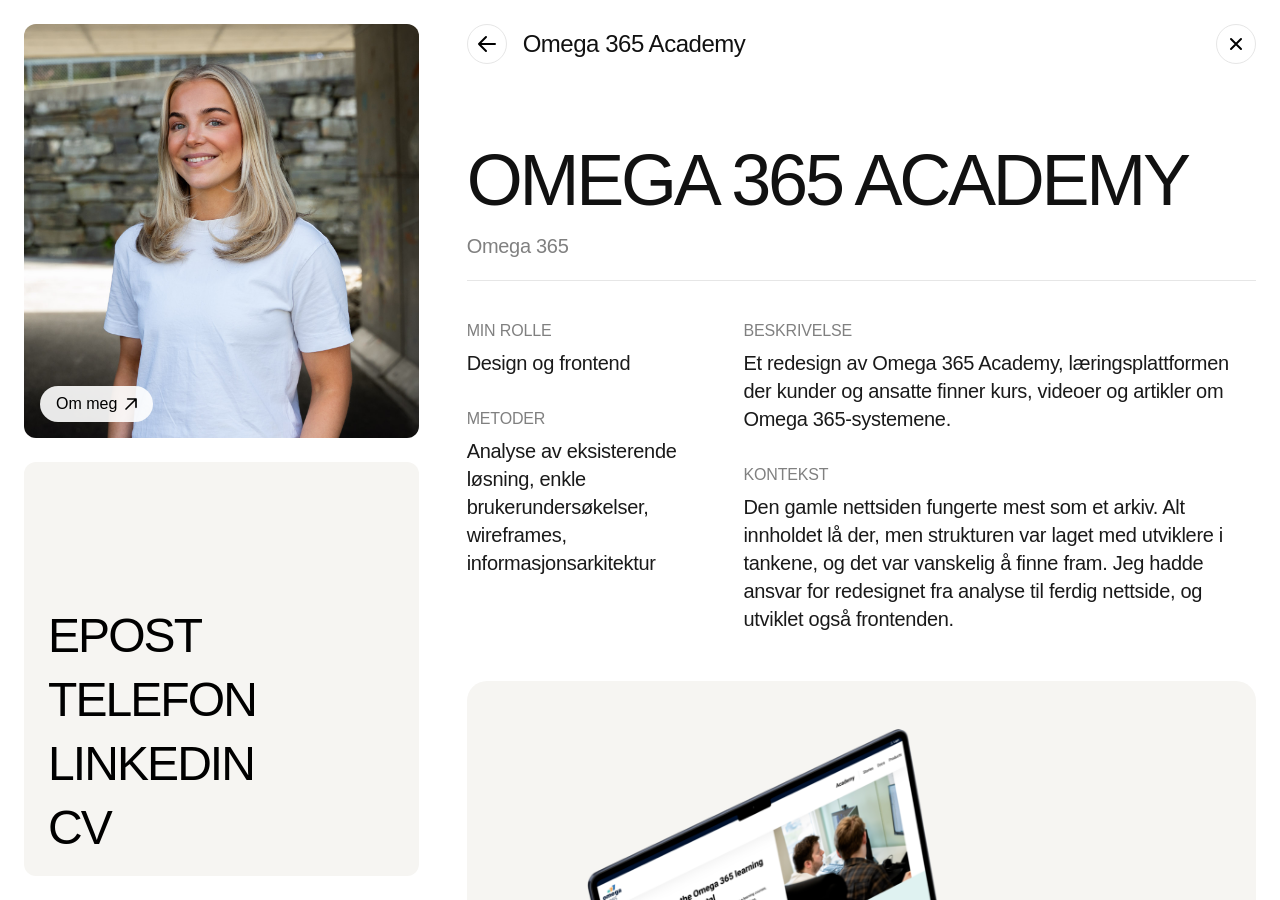
==== commit 3d6756fb: "Uten kolon, enklere publiseringstekst, navigasjon festet i toppen Co-Authored-By: Claude Opus 5.5 <n" ====
--- a/academy.html
+++ b/academy.html
@@ -10,7 +10,7 @@
   <link
     href="https://fonts.googleapis.com/css2?family=Inter:wght@400;500;600&family=Manrope:wght@400;500;600&display=swap"
     rel="stylesheet" />
-  <link rel="stylesheet" href="css/styles.css?v=12" />
+  <link rel="stylesheet" href="css/styles.css?v=13" />
 </head>
 
 <body>
--- a/css/styles.css
+++ b/css/styles.css
@@ -1349,6 +1349,25 @@
   color: var(--case-muted);
 }
 
+/* Navigasjonslinjen festes helt i toppen: høyre kolonne går til kanten,
+   og avstanden ligger i navigasjonen i stedet for over den */
+@media (min-width: 1025px) {
+  .page-content {
+    margin-top: calc(-1 * var(--space-24));
+    margin-bottom: calc(-1 * var(--space-24));
+    height: auto;
+    align-self: stretch;
+  }
+
+  .page-content > .page-nav {
+    padding-top: var(--space-24);
+  }
+
+  .page-content--home {
+    padding-bottom: calc(96px + var(--space-24));
+  }
+}
+
 /* Kontaktlenkene i samme skrift som resten */
 .contact-link__text {
   font-family: var(--case-font);
